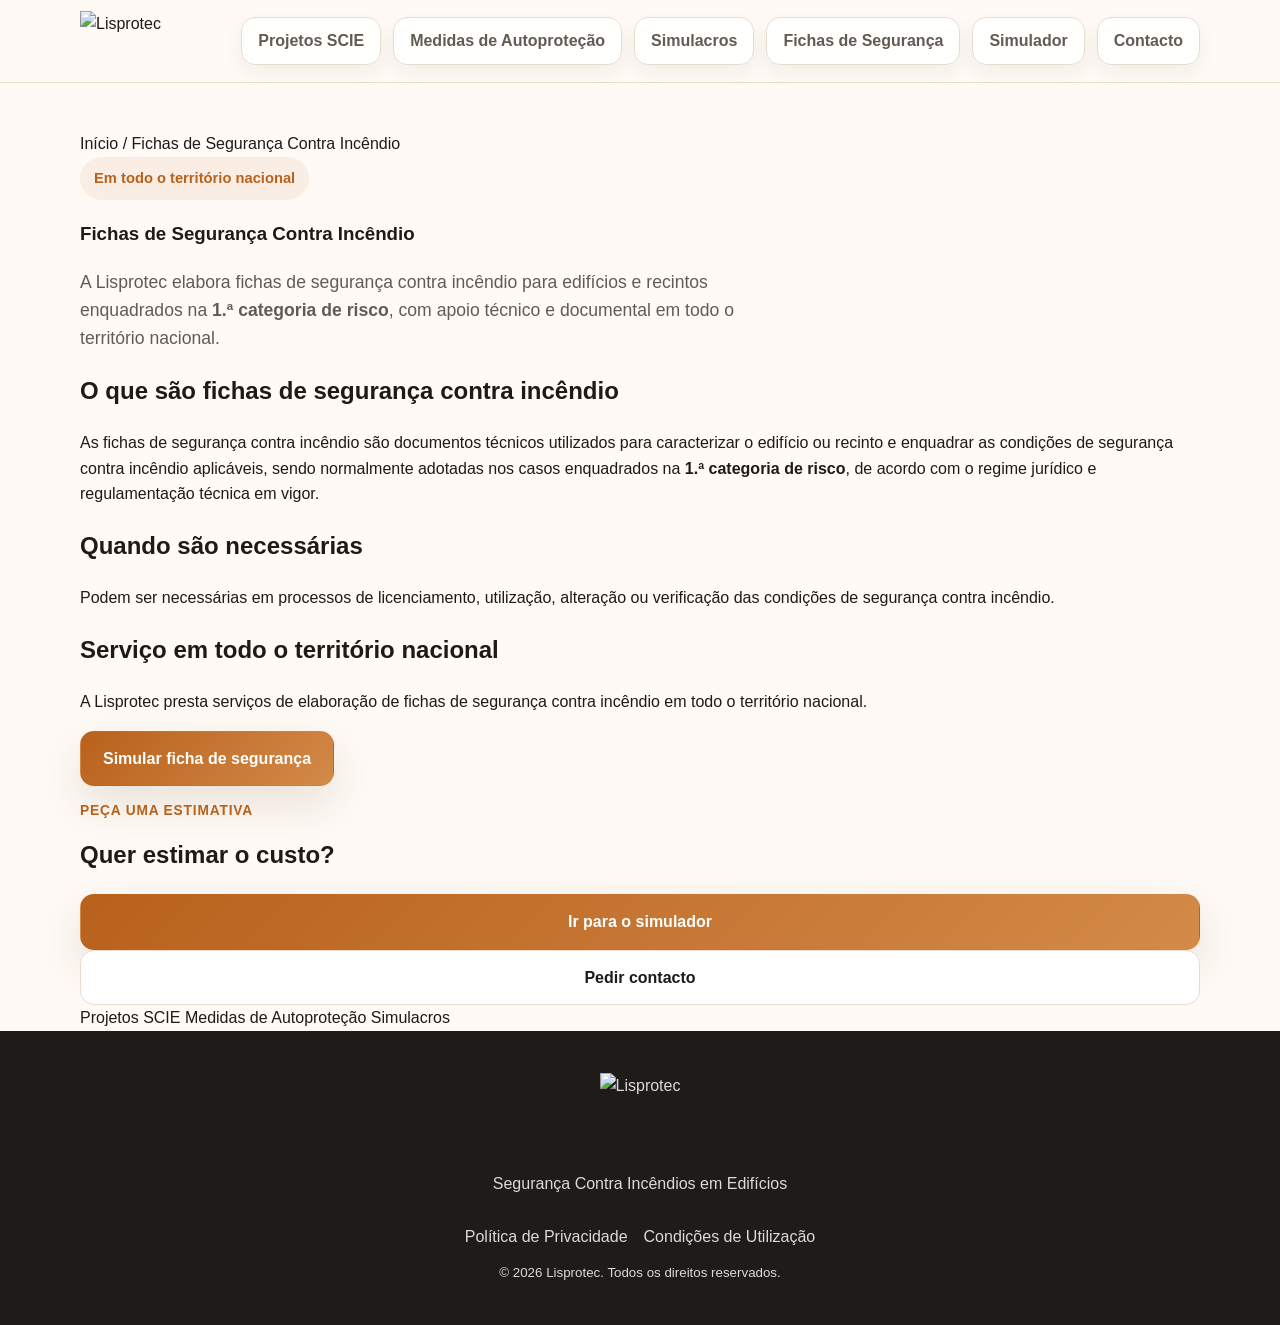
==== fichas-seguranca-incendio.html @ a9b93c3c "Add files via upload" ====
<!doctype html>
<html lang="pt-PT">
<head>
<meta charset="UTF-8">
<meta name="viewport" content="width=device-width, initial-scale=1.0">
<title>Fichas de Segurança Contra Incêndio | Lisprotec</title>
<meta name="description" content="Elaboração de fichas de segurança contra incêndio para edifícios e recintos em todo o território nacional.">
<link rel="icon" href="./logo-lisprotec.png">
<link rel="stylesheet" href="./style.css">
</head>
<body>

<header class="site-header compact-header">
<div class="container nav-wrap">

<a class="brand" href="./index.html" aria-label="Lisprotec">
<img src="./logo-lisprotec.png" alt="Lisprotec" class="site-logo">
</a>

        <nav class="desktop-nav" aria-label="Navegação principal">
          <a href="./projetos-scie.html">Projetos SCIE</a>
          <a href="./medidas-autoprotecao.html">Medidas de Autoproteção</a>
          <a href="./simulacros-incendio.html">Simulacros</a>
          <a href="./fichas-seguranca-incendio.html">Fichas de Segurança</a>
          <a href="./index.html#simulador">Simulador</a>
          <a href="./index.html#contacto">Contacto</a>
        </nav>

</div>
</header>

<main class="page-content">
<section class="page-hero">
<div class="container page-grid">

<article class="page-main">

<div class="breadcrumbs"><a href="./index.html">Início</a> / Fichas de Segurança Contra Incêndio</div>
<div class="eyebrow subtle">Em todo o território nacional</div>

<h1>Fichas de Segurança Contra Incêndio</h1>

<p class="lead">
A Lisprotec elabora fichas de segurança contra incêndio para edifícios e recintos enquadrados na <strong>1.ª categoria de risco</strong>, com apoio técnico e documental em todo o território nacional.
</p>

<section>
<h2>O que são fichas de segurança contra incêndio</h2>
<p>As fichas de segurança contra incêndio são documentos técnicos utilizados para caracterizar o edifício ou recinto e enquadrar as condições de segurança contra incêndio aplicáveis, sendo normalmente adotadas nos casos enquadrados na <strong>1.ª categoria de risco</strong>, de acordo com o regime jurídico e regulamentação técnica em vigor.</p>
</section>

<section>
<h2>Quando são necessárias</h2>
<p>Podem ser necessárias em processos de licenciamento, utilização, alteração ou verificação das condições de segurança contra incêndio.</p>
</section>

<section>
<h2>Serviço em todo o território nacional</h2>
<p>A Lisprotec presta serviços de elaboração de fichas de segurança contra incêndio em todo o território nacional.</p>

<div class="cta-stack">
<a class="btn btn-primary" href="./index.html#simulador">Simular ficha de segurança</a>
</div>

</section>

</article>

<aside class="page-side">
<p class="panel-kicker">Peça uma estimativa</p>
<h2 style="margin-top:0;">Quer estimar o custo?</h2>

<div class="cta-stack">
<a class="btn btn-primary full" href="./index.html#simulador">Ir para o simulador</a>
<a class="btn btn-outline full" href="./index.html#contacto">Pedir contacto</a>
</div>

<div class="related-links">
<a href="./projetos-scie.html">Projetos SCIE</a>
<a href="./medidas-autoprotecao.html">Medidas de Autoproteção</a>
<a href="./simulacros-incendio.html">Simulacros</a>
</div>

</aside>

</div>
</section>
</main>

<footer class="site-footer">
<div class="container footer-wrap">

<div style="margin-bottom:15px;">
<img src="./logo-lisprotec.png" alt="Lisprotec" style="height:55px;width:auto;display:block;margin:auto;">
</div>

<p>Segurança Contra Incêndios em Edifícios</p>

<div class="footer-links">
<a href="./privacy.html">Política de Privacidade</a>
<a href="./terms.html">Condições de Utilização</a>
</div>

<small>© <span id="year"></span> Lisprotec. Todos os direitos reservados.</small>

</div>
</footer>

<script src="./script.js"></script>

</body>
</html>
---- style.css ----
:root {
  --bg: #fffaf5;
  --card: #ffffff;
  --alt: #f4ede4;
  --text: #1d1a17;
  --muted: #635b52;
  --line: #e7dccd;
  --primary: #b8611c;
  --primary-dark: #92480f;
  --shadow: 0 18px 45px rgba(69, 41, 11, 0.12);
  --radius: 22px;
}
* { box-sizing: border-box; }
html { scroll-behavior: smooth; }
body {
  margin: 0;
  font-family: Inter, Arial, sans-serif;
  background: var(--bg);
  color: var(--text);
  line-height: 1.6;
}
a { color: inherit; text-decoration: none; }
img { max-width: 100%; display: block; }
.container { width: min(1120px, calc(100% - 32px)); margin: 0 auto; }
.section { padding: 96px 0; }
.section-alt { background: var(--alt); }
.hidden { display: none !important; }
.site-header {
  position: sticky; top: 0; z-index: 30;
  background: rgba(255, 250, 245, 0.9);
  backdrop-filter: blur(10px);
  border-bottom: 1px solid var(--line);
}
.compact-header { position: relative; }
.nav-wrap {
  display: flex;
  align-items: center;
  justify-content: space-between;
  gap: 20px;
  min-height: 82px;
  flex-wrap: nowrap;
}

.brand {
  display: inline-flex;
  align-items: center;
  flex: 0 0 auto;
}

.site-logo, .brand img {
  display: block;
  height: 60px;
  width: auto;
  max-width: none;
  object-fit: contain;
}

.desktop-nav {
  display: flex;
  align-items: center;
  justify-content: flex-end;
  gap: 12px;
  flex-wrap: wrap;
  flex: 1 1 auto;
}




.desktop-nav { display: flex; gap: 12px; font-weight: 600; color: var(--muted); align-items: center; flex-wrap: wrap; }
.desktop-nav a:hover, .footer-links a:hover, .contact-list a:hover { color: var(--primary); }
.desktop-nav a {
  display: inline-flex;
  align-items: center;
  justify-content: center;
  padding: 10px 16px;
  border: 1px solid var(--line);
  border-radius: 14px;
  background: rgba(255,255,255,0.92);
  box-shadow: 0 8px 20px rgba(69, 41, 11, 0.06);
  transition: 0.2s ease;
}
.desktop-nav a:hover {
  border-color: var(--primary);
  background: white;
  transform: translateY(-1px);
}
.btn {
  display: inline-flex; align-items: center; justify-content: center; gap: 8px;
  border-radius: 14px; padding: 14px 22px; font-weight: 700; border: 1px solid transparent;
  transition: 0.2s ease; cursor: pointer;
}
.btn-small { padding: 10px 16px; font-size: 0.95rem; }
.btn-primary { background: linear-gradient(135deg, var(--primary), #d38a48); color: white; box-shadow: var(--shadow); }
.btn-primary:hover { transform: translateY(-1px); }
.btn-outline { border-color: var(--line); background: white; }
.btn-outline:hover { border-color: var(--primary); color: var(--primary); }
.full { width: 100%; }
.hero-grid, .contact-grid, .simulator-grid { display: grid; gap: 28px; }
.hero-grid { grid-template-columns: 1.1fr 0.9fr; align-items: center; }
.hero h1 { font-size: clamp(2.6rem, 5vw, 4.6rem); line-height: 1.05; margin: 18px 0; }
.lead { font-size: 1.1rem; color: var(--muted); max-width: 680px; }
.eyebrow {
  display: inline-block; padding: 10px 14px; border-radius: 999px; background: #fff; border: 1px solid var(--line);
  font-size: 0.92rem; font-weight: 700;
}
.eyebrow.subtle { background: rgba(184, 97, 28, 0.08); color: var(--primary); border: none; }
.hero-actions { display: flex; gap: 14px; flex-wrap: wrap; margin: 28px 0; }
.contact-cards { display: grid; grid-template-columns: repeat(2, minmax(0, 1fr)); gap: 14px; }
.contact-card, .service-card, .panel, .faq-list details { background: var(--card); border: 1px solid var(--line); border-radius: var(--radius); box-shadow: var(--shadow); }
.contact-card { padding: 18px; }
.contact-card strong { display: block; margin-bottom: 6px; }
.contact-card span { color: var(--muted); word-break: break-word; }
.hero-panel { padding: 30px; }
.hero-panel h2 { margin: 6px 0 18px; font-size: 1.8rem; }
.panel-kicker { color: var(--primary); text-transform: uppercase; font-size: 0.86rem; letter-spacing: .06em; font-weight: 800; }
.check-list { margin: 0; padding-left: 18px; color: var(--muted); }
.check-list li + li { margin-top: 12px; }
.section-head { margin-bottom: 28px; }
.section-head.center { text-align: center; }
.section-head.narrow { max-width: 760px; margin-inline: auto; }
.section-head h2 { font-size: clamp(2rem, 4vw, 3rem); line-height: 1.1; margin: 12px 0; }
.section-head p { color: var(--muted); }
.cards-grid { display: grid; grid-template-columns: repeat(4, 1fr); gap: 18px; }
.service-card { padding: 24px; }
.service-card h3 { margin-top: 0; margin-bottom: 8px; }
.service-card p { color: var(--muted); margin: 0; }
.simulator-wrap { max-width: 1120px; }
.simulator-grid { grid-template-columns: 1fr 1fr; align-items: start; }
.panel { padding: 26px; }
.field-group { display: flex; flex-direction: column; gap: 8px; margin-bottom: 16px; }
.field-group label { font-weight: 700; }
input, select, textarea {
  width: 100%; padding: 14px 16px; border-radius: 14px; border: 1px solid var(--line); background: white; color: var(--text);
  font: inherit;
}
textarea { resize: vertical; }
.two-col { display: grid; grid-template-columns: 1fr 1fr; gap: 16px; }
.checkbox-group { display: grid; gap: 10px; margin-bottom: 16px; }
.checkbox-group label { display: flex; gap: 10px; align-items: center; font-weight: 600; }
.checkbox-group input { width: 18px; height: 18px; }
.small-note { color: var(--muted); font-size: 0.95rem; margin: 8px 0 0; }
.result-empty { color: var(--muted); padding: 18px 0; }
.result-items { list-style: none; padding: 0; margin: 0 0 18px; }
.result-items li { display: flex; justify-content: space-between; gap: 18px; padding: 10px 0; border-bottom: 1px dashed var(--line); }
.result-total { display: flex; justify-content: space-between; align-items: baseline; font-size: 1.1rem; margin-bottom: 12px; }
.result-total strong { font-size: 2rem; color: var(--primary); }
hr { border: 0; border-top: 1px solid var(--line); margin: 24px 0; }
.faq-wrap { max-width: 860px; }
.faq-list { display: grid; gap: 12px; }
.faq-list details { padding: 18px 20px; }
.faq-list summary { cursor: pointer; font-weight: 800; }
.faq-list p { color: var(--muted); margin-bottom: 0; }
.contact-grid { grid-template-columns: 0.9fr 1.1fr; align-items: start; }
.contact-list { display: grid; gap: 12px; font-weight: 700; }
.site-footer { background: #1e1b18; color: rgba(255,255,255,.84); padding: 42px 0; }
.footer-wrap { display: grid; justify-items: center; gap: 12px; text-align: center; }
.site-footer img { height: 44px; width: auto; opacity: 1; }
.footer-logo-frame {
  display: inline-flex;
  align-items: center;
  justify-content: center;
  padding: 12px 18px;
  background: rgba(255,255,255,0.96);
  border: 1px solid rgba(255,255,255,0.22);
  border-radius: 18px;
  box-shadow: 0 10px 30px rgba(0,0,0,.18);
}
.footer-links { display: flex; gap: 16px; flex-wrap: wrap; justify-content: center; }
.page-content { padding-top: 48px; }
.prose-block { max-width: 800px; }
.prose-block h1 { font-size: clamp(2rem, 4vw, 3.2rem); }
.prose-block h2 { margin-top: 28px; }
.prose-block p, .prose-block li { color: var(--muted); }
@media (max-width: 960px) {
  .hero-grid, .cards-grid, .simulator-grid, .contact-grid { grid-template-columns: 1fr; }
  .cards-grid { grid-template-columns: repeat(2, 1fr); }
}
@media (max-width: 720px) {
  .section { padding: 76px 0; }
  .desktop-nav { display: flex; gap: 12px; font-weight: 600; color: var(--muted); align-items: center; flex-wrap: wrap; }
  .two-col, .contact-cards, .cards-grid { grid-template-columns: 1fr; }
  
  

}


.form-status {
  min-height: 1.4rem;
  margin-top: 0.75rem;
  font-size: 0.95rem;
  color: #16324f;
}

.form-status.error {
  color: #b42318;
}

.form-status.success {
  color: #067647;
}


.result-discount {
  margin-top: 0.75rem;
  font-size: 0.95rem;
  color: #0f766e;
  font-weight: 600;
  text-align: right;
}

@media (max-width: 900px) {
  .nav-wrap {
    flex-wrap: wrap;
    justify-content: center;
  }

  .desktop-nav {
    justify-content: center;
  }
}
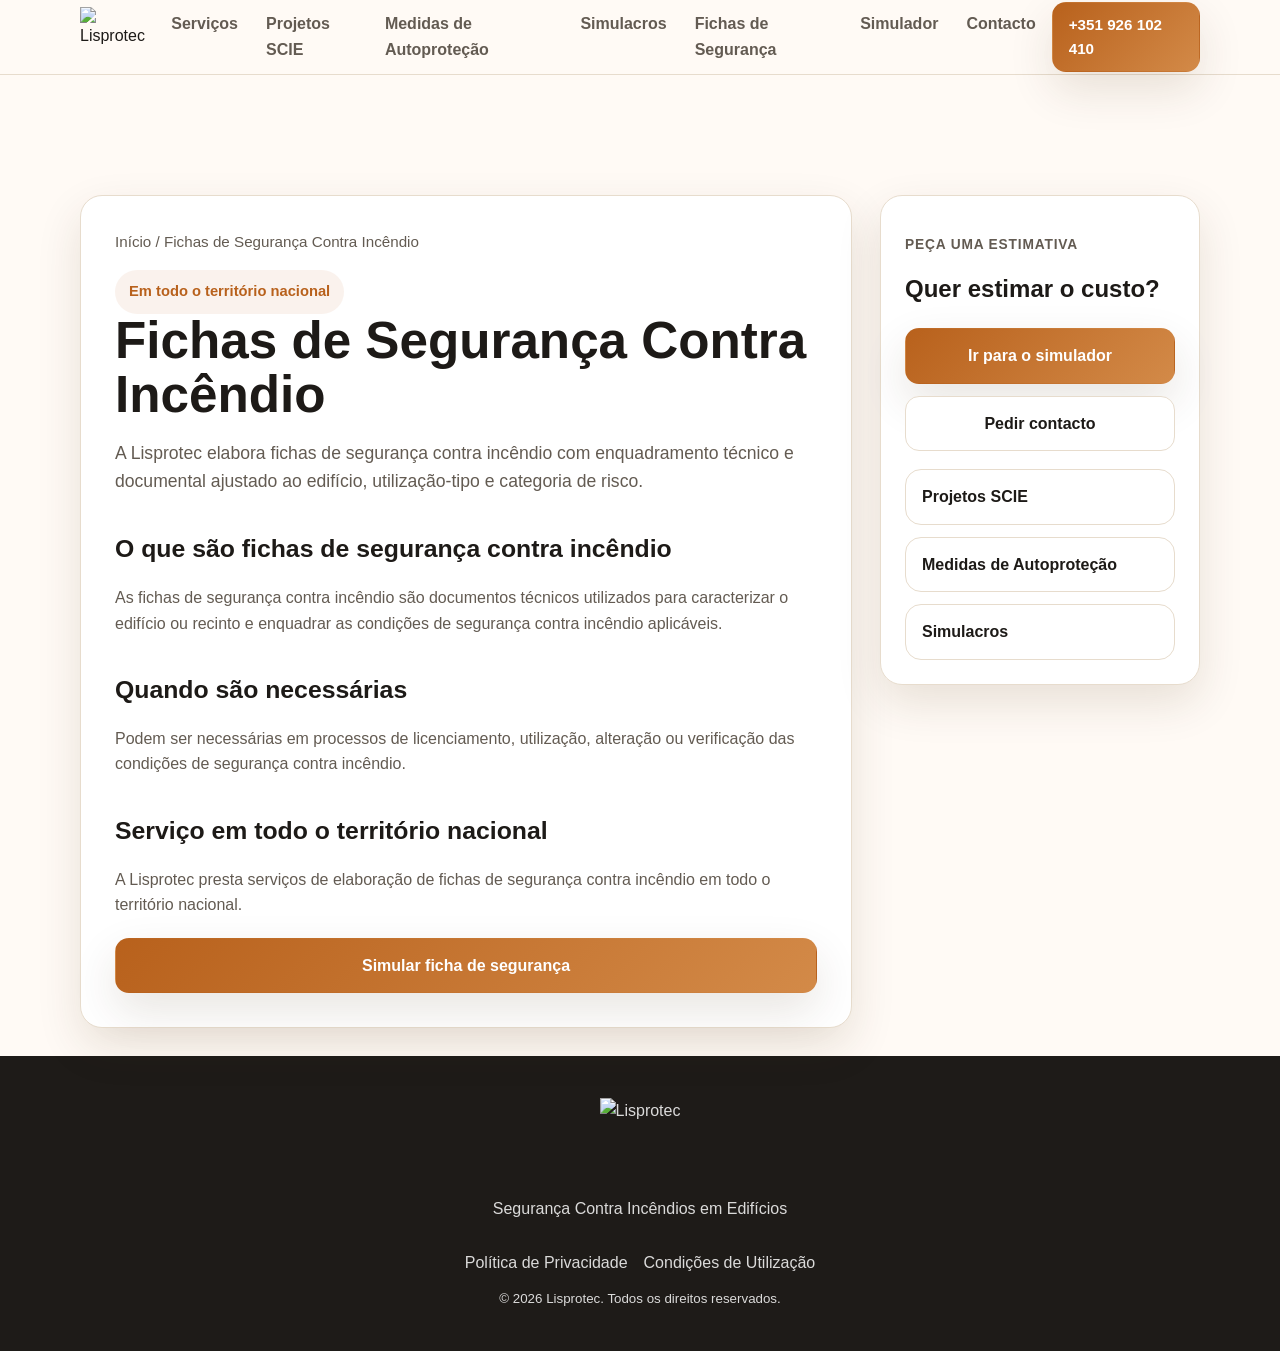
==== commit 96aef9cd: "Add files via upload" ====
--- a/fichas-seguranca-incendio.html
+++ b/fichas-seguranca-incendio.html
@@ -13,18 +13,21 @@
 <header class="site-header compact-header">
 <div class="container nav-wrap">
 
-<a class="brand" href="./index.html" aria-label="Lisprotec">
-<img src="./logo-lisprotec.png" alt="Lisprotec" class="site-logo">
+<a class="brand" href="./index.html" aria-label="Lisprotec" style="display:flex;align-items:center;">
+<img src="./logo-lisprotec.png" alt="Lisprotec" style="height:60px;width:auto;display:block;">
 </a>
 
-        <nav class="desktop-nav" aria-label="Navegação principal">
-          <a href="./projetos-scie.html">Projetos SCIE</a>
-          <a href="./medidas-autoprotecao.html">Medidas de Autoproteção</a>
-          <a href="./simulacros-incendio.html">Simulacros</a>
-          <a href="./fichas-seguranca-incendio.html">Fichas de Segurança</a>
-          <a href="./index.html#simulador">Simulador</a>
-          <a href="./index.html#contacto">Contacto</a>
-        </nav>
+<nav class="desktop-nav" aria-label="Navegação principal">
+<a href="./index.html#servicos">Serviços</a>
+<a href="./projetos-scie.html">Projetos SCIE</a>
+<a href="./medidas-autoprotecao.html">Medidas de Autoproteção</a>
+<a href="./simulacros-incendio.html">Simulacros</a>
+<a href="./fichas-seguranca-incendio.html">Fichas de Segurança</a>
+<a href="./index.html#simulador">Simulador</a>
+<a href="./index.html#contacto">Contacto</a>
+</nav>
+
+<a class="btn btn-primary btn-small" href="tel:+351926102410">+351 926 102 410</a>
 
 </div>
 </header>
@@ -41,12 +44,12 @@
 <h1>Fichas de Segurança Contra Incêndio</h1>
 
 <p class="lead">
-A Lisprotec elabora fichas de segurança contra incêndio para edifícios e recintos enquadrados na <strong>1.ª categoria de risco</strong>, com apoio técnico e documental em todo o território nacional.
+A Lisprotec elabora fichas de segurança contra incêndio com enquadramento técnico e documental ajustado ao edifício, utilização‑tipo e categoria de risco.
 </p>
 
 <section>
 <h2>O que são fichas de segurança contra incêndio</h2>
-<p>As fichas de segurança contra incêndio são documentos técnicos utilizados para caracterizar o edifício ou recinto e enquadrar as condições de segurança contra incêndio aplicáveis, sendo normalmente adotadas nos casos enquadrados na <strong>1.ª categoria de risco</strong>, de acordo com o regime jurídico e regulamentação técnica em vigor.</p>
+<p>As fichas de segurança contra incêndio são documentos técnicos utilizados para caracterizar o edifício ou recinto e enquadrar as condições de segurança contra incêndio aplicáveis.</p>
 </section>
 
 <section>
--- a/style.css
+++ b/style.css
@@ -32,59 +32,10 @@
   border-bottom: 1px solid var(--line);
 }
 .compact-header { position: relative; }
-.nav-wrap {
-  display: flex;
-  align-items: center;
-  justify-content: space-between;
-  gap: 20px;
-  min-height: 82px;
-  flex-wrap: nowrap;
-}
-
-.brand {
-  display: inline-flex;
-  align-items: center;
-  flex: 0 0 auto;
-}
-
-.site-logo, .brand img {
-  display: block;
-  height: 60px;
-  width: auto;
-  max-width: none;
-  object-fit: contain;
-}
-
-.desktop-nav {
-  display: flex;
-  align-items: center;
-  justify-content: flex-end;
-  gap: 12px;
-  flex-wrap: wrap;
-  flex: 1 1 auto;
-}
-
-
-
-
-.desktop-nav { display: flex; gap: 12px; font-weight: 600; color: var(--muted); align-items: center; flex-wrap: wrap; }
+.nav-wrap { display: flex; align-items: center; justify-content: space-between; gap: 16px; min-height: 74px; }
+.brand img { height: 46px; width: auto; }
+.desktop-nav { display: flex; gap: 28px; font-weight: 600; color: var(--muted); }
 .desktop-nav a:hover, .footer-links a:hover, .contact-list a:hover { color: var(--primary); }
-.desktop-nav a {
-  display: inline-flex;
-  align-items: center;
-  justify-content: center;
-  padding: 10px 16px;
-  border: 1px solid var(--line);
-  border-radius: 14px;
-  background: rgba(255,255,255,0.92);
-  box-shadow: 0 8px 20px rgba(69, 41, 11, 0.06);
-  transition: 0.2s ease;
-}
-.desktop-nav a:hover {
-  border-color: var(--primary);
-  background: white;
-  transform: translateY(-1px);
-}
 .btn {
   display: inline-flex; align-items: center; justify-content: center; gap: 8px;
   border-radius: 14px; padding: 14px 22px; font-weight: 700; border: 1px solid transparent;
@@ -178,13 +129,24 @@
 }
 @media (max-width: 720px) {
   .section { padding: 76px 0; }
-  .desktop-nav { display: flex; gap: 12px; font-weight: 600; color: var(--muted); align-items: center; flex-wrap: wrap; }
+  .nav-wrap {
+    gap: 12px;
+    padding: 12px 0 14px;
+  }
+  .site-logo, .brand img {
+    height: 52px;
+    max-width: min(100%, 320px);
+  }
+  .desktop-nav {
+    gap: 8px;
+    justify-content: center;
+  }
+  .desktop-nav a {
+    padding: 9px 12px;
+    font-size: 0.95rem;
+  }
   .two-col, .contact-cards, .cards-grid { grid-template-columns: 1fr; }
-  
-  
-
 }
-
 
 .form-status {
   min-height: 1.4rem;
@@ -210,13 +172,28 @@
   text-align: right;
 }
 
-@media (max-width: 900px) {
-  .nav-wrap {
-    flex-wrap: wrap;
-    justify-content: center;
-  }
 
-  .desktop-nav {
-    justify-content: center;
-  }
-}
+.service-link { display: block; transition: transform .2s ease, border-color .2s ease, box-shadow .2s ease; }
+.service-link:hover { transform: translateY(-3px); border-color: rgba(184,97,28,.35); }
+.service-link span { display: inline-block; margin-top: 14px; color: var(--primary); font-weight: 800; }
+.breadcrumbs { color: var(--muted); font-size: .95rem; margin-bottom: 16px; }
+.breadcrumbs a:hover { color: var(--primary); }
+.page-hero { padding: 72px 0 28px; }
+.page-grid { display: grid; grid-template-columns: minmax(0, 1fr) 320px; gap: 28px; align-items: start; }
+.page-main, .page-side { background: var(--card); border: 1px solid var(--line); border-radius: var(--radius); box-shadow: var(--shadow); }
+.page-main { padding: 34px; }
+.page-side { padding: 24px; position: sticky; top: 96px; }
+.page-main h1 { font-size: clamp(2.2rem, 4vw, 3.5rem); line-height: 1.05; margin: 0 0 16px; }
+.page-main h2 { font-size: 1.55rem; margin-top: 34px; margin-bottom: 12px; }
+.page-main h3 { margin-top: 24px; margin-bottom: 10px; }
+.page-main p, .page-main li, .page-side p, .page-side li { color: var(--muted); }
+.page-main ul, .page-side ul { padding-left: 20px; }
+.cta-stack { display: grid; gap: 12px; margin-top: 20px; }
+.info-strip { display: grid; grid-template-columns: repeat(3, 1fr); gap: 14px; margin: 24px 0 4px; }
+.info-chip { background: #fff; border: 1px solid var(--line); border-radius: 18px; padding: 14px 16px; }
+.info-chip strong { display: block; margin-bottom: 4px; }
+.legal-note { background: rgba(184,97,28,.08); border: 1px solid rgba(184,97,28,.18); border-radius: 18px; padding: 18px 20px; }
+.related-links { display: grid; gap: 12px; margin-top: 18px; }
+.related-links a { padding: 14px 16px; border: 1px solid var(--line); border-radius: 16px; background: white; font-weight: 700; }
+.related-links a:hover { color: var(--primary); border-color: rgba(184,97,28,.3); }
+@media (max-width: 960px) { .page-grid, .info-strip { grid-template-columns: 1fr; } .page-side { position: static; } }
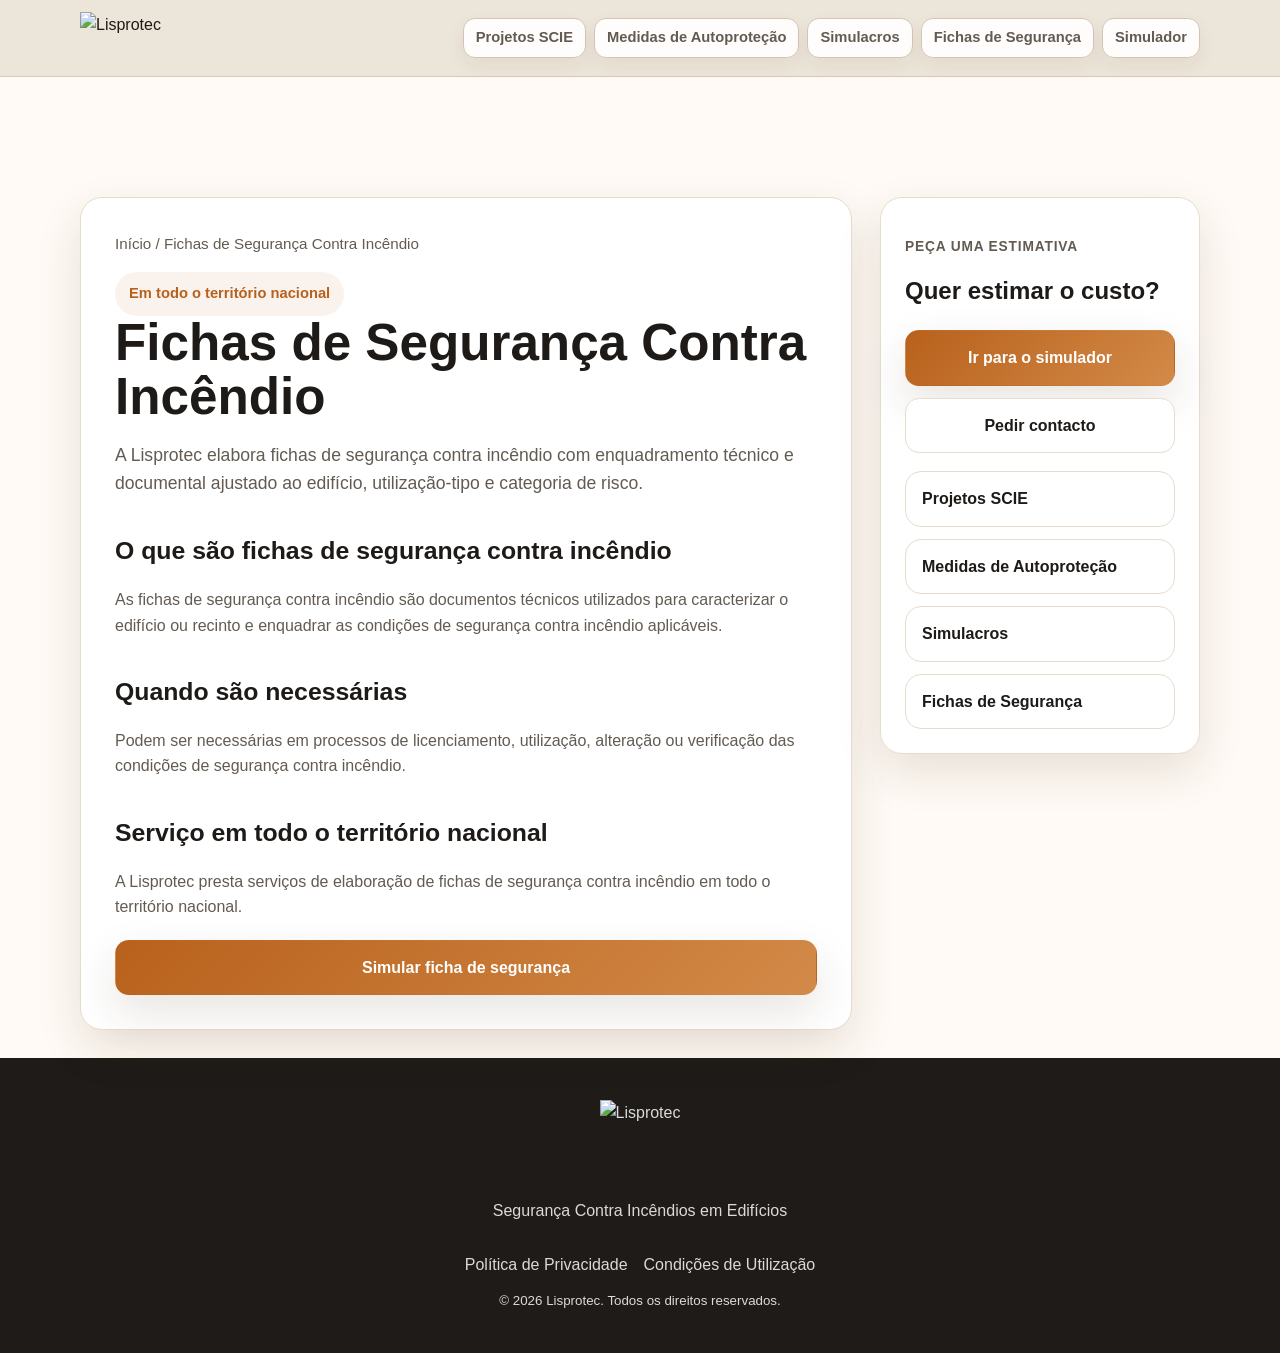
==== commit 2a803ceb: "Add files via upload" ====
--- a/fichas-seguranca-incendio.html
+++ b/fichas-seguranca-incendio.html
@@ -14,22 +14,17 @@
 <div class="container nav-wrap">
 
 <a class="brand" href="./index.html" aria-label="Lisprotec" style="display:flex;align-items:center;">
-<img src="./logo-lisprotec.png" alt="Lisprotec" style="height:60px;width:auto;display:block;">
-</a>
+          <img src="./logo-lisprotec.png" alt="Lisprotec"  class="site-logo" />
+        </a>
 
 <nav class="desktop-nav" aria-label="Navegação principal">
-<a href="./index.html#servicos">Serviços</a>
-<a href="./projetos-scie.html">Projetos SCIE</a>
-<a href="./medidas-autoprotecao.html">Medidas de Autoproteção</a>
-<a href="./simulacros-incendio.html">Simulacros</a>
-<a href="./fichas-seguranca-incendio.html">Fichas de Segurança</a>
-<a href="./index.html#simulador">Simulador</a>
-<a href="./index.html#contacto">Contacto</a>
-</nav>
-
-<a class="btn btn-primary btn-small" href="tel:+351926102410">+351 926 102 410</a>
-
-</div>
+          <a href="./projetos-scie.html">Projetos SCIE</a>
+          <a href="./medidas-autoprotecao.html">Medidas de Autoproteção</a>
+          <a href="./simulacros-incendio.html">Simulacros</a>
+          <a href="./fichas-seguranca-incendio.html">Fichas de Segurança</a>
+          <a href="./index.html#simulador">Simulador</a>
+        </nav>
+      </div>
 </header>
 
 <main class="page-content">
@@ -82,7 +77,8 @@
 <a href="./projetos-scie.html">Projetos SCIE</a>
 <a href="./medidas-autoprotecao.html">Medidas de Autoproteção</a>
 <a href="./simulacros-incendio.html">Simulacros</a>
-</div>
+              <a href="./fichas-seguranca-incendio.html">Fichas de Segurança</a>
+            </div>
 
 </aside>
 
--- a/style.css
+++ b/style.css
@@ -129,24 +129,12 @@
 }
 @media (max-width: 720px) {
   .section { padding: 76px 0; }
-  .nav-wrap {
-    gap: 12px;
-    padding: 12px 0 14px;
-  }
-  .site-logo, .brand img {
-    height: 52px;
-    max-width: min(100%, 320px);
-  }
-  .desktop-nav {
-    gap: 8px;
-    justify-content: center;
-  }
-  .desktop-nav a {
-    padding: 9px 12px;
-    font-size: 0.95rem;
-  }
+  .desktop-nav { display: none; }
   .two-col, .contact-cards, .cards-grid { grid-template-columns: 1fr; }
-}
+  .nav-wrap { min-height: 68px; }
+  .brand img { height: 40px; }
+}
+
 
 .form-status {
   min-height: 1.4rem;
@@ -197,3 +185,147 @@
 .related-links a { padding: 14px 16px; border: 1px solid var(--line); border-radius: 16px; background: white; font-weight: 700; }
 .related-links a:hover { color: var(--primary); border-color: rgba(184,97,28,.3); }
 @media (max-width: 960px) { .page-grid, .info-strip { grid-template-columns: 1fr; } .page-side { position: static; } }
+
+
+/* Header improvements */
+.nav-wrap {
+  flex-wrap: wrap;
+}
+.brand {
+  display: inline-flex;
+  align-items: center;
+  flex: 0 0 auto;
+}
+.brand img {
+  height: 60px;
+  width: auto !important;
+  max-width: 100%;
+  object-fit: contain;
+}
+.desktop-nav {
+  display: flex;
+  flex-wrap: wrap;
+  gap: 10px;
+  justify-content: center;
+}
+.desktop-nav a {
+  display: inline-flex;
+  align-items: center;
+  justify-content: center;
+  padding: 10px 14px;
+  background: #fff;
+  border: 1px solid var(--line);
+  border-radius: 14px;
+  box-shadow: 0 8px 20px rgba(69, 41, 11, 0.06);
+  line-height: 1.2;
+}
+.desktop-nav a:hover {
+  color: var(--primary);
+  border-color: rgba(184,97,28,.35);
+  background: rgba(184,97,28,.05);
+}
+@media (max-width: 1120px) {
+  .nav-wrap {
+    justify-content: center;
+  }
+}
+
+
+/* Header alignment update */
+.site-header {
+  position: sticky;
+  top: 0;
+  z-index: 30;
+  background: rgba(236, 228, 216, 0.96);
+  backdrop-filter: blur(10px);
+  border-bottom: 1px solid #d8cab8;
+}
+.compact-header { position: sticky; top: 0; }
+.nav-wrap {
+  display: flex;
+  align-items: center;
+  justify-content: space-between;
+  gap: 14px;
+  min-height: 76px;
+  flex-wrap: nowrap;
+}
+.brand {
+  display: flex;
+  align-items: center;
+  flex: 0 0 auto;
+}
+.site-logo,
+.brand img {
+  height: 52px;
+  width: auto;
+  max-width: none;
+  object-fit: contain;
+  display: block;
+}
+.desktop-nav {
+  display: flex;
+  align-items: center;
+  justify-content: flex-end;
+  gap: 8px;
+  flex-wrap: nowrap;
+  margin-left: auto;
+}
+.desktop-nav a {
+  display: inline-flex;
+  align-items: center;
+  justify-content: center;
+  min-height: 40px;
+  padding: 8px 12px;
+  border: 1px solid #d4c4b2;
+  border-radius: 12px;
+  background: rgba(255,255,255,0.92);
+  color: var(--muted);
+  font-weight: 700;
+  font-size: 0.92rem;
+  line-height: 1.2;
+  text-align: center;
+  white-space: nowrap;
+}
+.desktop-nav a:hover {
+  color: var(--primary);
+  border-color: rgba(184,97,28,.35);
+  background: #fff;
+}
+@media (max-width: 960px) {
+  .nav-wrap {
+    min-height: 70px;
+    gap: 10px;
+  }
+  .site-logo,
+  .brand img {
+    height: 46px;
+  }
+  .desktop-nav {
+    gap: 6px;
+  }
+  .desktop-nav a {
+    padding: 7px 10px;
+    min-height: 36px;
+    font-size: 0.84rem;
+  }
+}
+@media (max-width: 720px) {
+  .nav-wrap {
+    flex-wrap: wrap;
+    justify-content: center;
+    padding: 10px 0 12px;
+  }
+  .brand {
+    width: 100%;
+    justify-content: center;
+  }
+  .desktop-nav {
+    width: 100%;
+    justify-content: center;
+    flex-wrap: wrap;
+    margin-left: 0;
+  }
+  .desktop-nav a {
+    white-space: normal;
+  }
+}
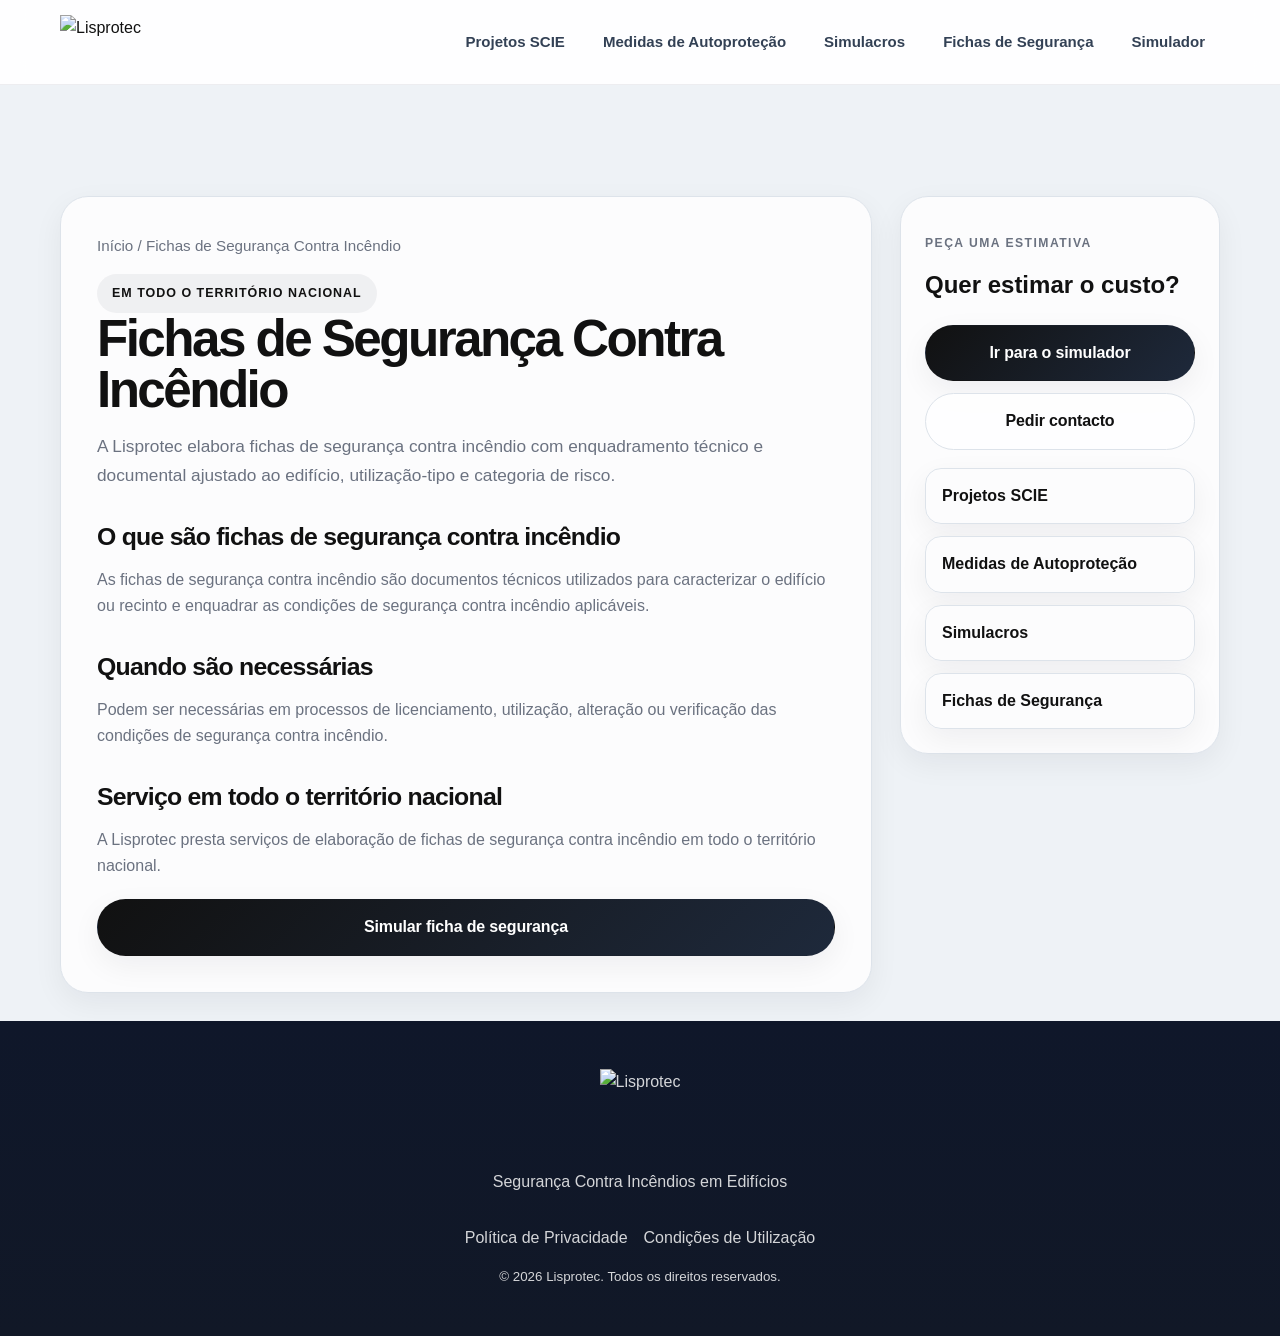
==== commit 5195e8be: "Update fichas-seguranca-incendio.html" ====
--- a/fichas-seguranca-incendio.html
+++ b/fichas-seguranca-incendio.html
@@ -3,13 +3,23 @@
 <head>
 <meta charset="UTF-8">
 <meta name="viewport" content="width=device-width, initial-scale=1.0">
+  <!-- Google Tag Manager -->
+<script>(function(w,d,s,l,i){w[l]=w[l]||[];w[l].push({'gtm.start':
+new Date().getTime(),event:'gtm.js'});var f=d.getElementsByTagName(s)[0],
+j=d.createElement(s),dl=l!='dataLayer'?'&l='+l:'';j.async=true;j.src=
+'https://www.googletagmanager.com/gtm.js?id='+i+dl;f.parentNode.insertBefore(j,f);
+})(window,document,'script','dataLayer','GTM-P43ZWRFB');</script>
+<!-- End Google Tag Manager -->        
 <title>Fichas de Segurança Contra Incêndio | Lisprotec</title>
 <meta name="description" content="Elaboração de fichas de segurança contra incêndio para edifícios e recintos em todo o território nacional.">
 <link rel="icon" href="./logo-lisprotec.png">
 <link rel="stylesheet" href="./style.css">
 </head>
 <body>
-
+<!-- Google Tag Manager (noscript) -->
+<noscript><iframe src="https://www.googletagmanager.com/ns.html?id=GTM-P43ZWRFB"
+height="0" width="0" style="display:none;visibility:hidden"></iframe></noscript>
+<!-- End Google Tag Manager (noscript) -->
 <header class="site-header compact-header">
 <div class="container nav-wrap">
 
--- a/style.css
+++ b/style.css
@@ -1,331 +1,1442 @@
 :root {
-  --bg: #fffaf5;
-  --card: #ffffff;
-  --alt: #f4ede4;
-  --text: #1d1a17;
-  --muted: #635b52;
-  --line: #e7dccd;
-  --primary: #b8611c;
-  --primary-dark: #92480f;
-  --shadow: 0 18px 45px rgba(69, 41, 11, 0.12);
-  --radius: 22px;
-}
-* { box-sizing: border-box; }
-html { scroll-behavior: smooth; }
+  --bg: #eef2f6;
+  --bg-soft: #e8edf3;
+  --card: #fcfcfd;
+  --card-strong: #ffffff;
+  --alt: #e3e9f0;
+  --text: #111111;
+  --muted: #6b7280;
+  --muted-strong: #334155;
+  --line: #dde3ea;
+  --line-strong: rgba(15, 23, 42, 0.16);
+  --primary: #111111;
+  --primary-dark: #000000;
+  --primary-soft: rgba(15, 23, 42, 0.05);
+  --success: #15803d;
+  --success-soft: #f0fdf4;
+  --warning: #b45309;
+  --warning-soft: #fff7ed;
+  --danger: #b91c1c;
+  --danger-soft: #fef2f2;
+  --info: #1d4ed8;
+  --info-soft: #eff6ff;
+  --shadow-xs: 0 1px 2px rgba(15, 23, 42, 0.04);
+  --shadow-sm: 0 10px 30px rgba(15, 23, 42, 0.06);
+  --shadow-md: 0 24px 60px rgba(15, 23, 42, 0.08);
+  --shadow-lg: 0 34px 90px rgba(15, 23, 42, 0.12);
+  --radius-sm: 14px;
+  --radius: 20px;
+  --radius-lg: 28px;
+  --container: 1160px;
+}
+
+* {
+  box-sizing: border-box;
+}
+
+html {
+  scroll-behavior: smooth;
+}
+
 body {
   margin: 0;
   font-family: Inter, Arial, sans-serif;
   background: var(--bg);
   color: var(--text);
-  line-height: 1.6;
-}
-a { color: inherit; text-decoration: none; }
-img { max-width: 100%; display: block; }
-.container { width: min(1120px, calc(100% - 32px)); margin: 0 auto; }
-.section { padding: 96px 0; }
-.section-alt { background: var(--alt); }
-.hidden { display: none !important; }
+  line-height: 1.65;
+  -webkit-font-smoothing: antialiased;
+  text-rendering: optimizeLegibility;
+  padding-top: 76px;
+}
+
+a {
+  color: inherit;
+  text-decoration: none;
+}
+
+img {
+  max-width: 100%;
+  display: block;
+}
+
+input,
+button,
+select,
+textarea {
+  font: inherit;
+}
+
+.container {
+  width: min(var(--container), calc(100% - 32px));
+  margin: 0 auto;
+}
+
+.section {
+  padding: 108px 0;
+}
+
+.section-alt {
+  background: var(--alt);
+}
+
+.hidden {
+  display: none !important;
+}
+
+/* HEADER */
 .site-header {
-  position: sticky; top: 0; z-index: 30;
-  background: rgba(255, 250, 245, 0.9);
+  position: sticky;
+  top: 0;
+  z-index: 30;
+  background: rgba(255, 255, 255, 0.78);
+  backdrop-filter: blur(18px);
+  -webkit-backdrop-filter: blur(18px);
+  border-bottom: 1px solid rgba(15, 23, 42, 0.07);
+}
+
+.site-header,
+.compact-header {
+  position: fixed;
+  top: 0;
+  left: 0;
+  width: 100%;
+  z-index: 1000;
+  background: rgba(255, 255, 255, 0.92);
+  backdrop-filter: blur(12px);
+  -webkit-backdrop-filter: blur(12px);
+  transition: transform 0.28s ease, background 0.28s ease, box-shadow 0.28s ease;
+}
+
+.site-header.header-hidden,
+.compact-header.header-hidden {
+  transform: translateY(-100%);
+}
+
+.nav-wrap {
+  display: flex;
+  align-items: center;
+  justify-content: space-between;
+  gap: 18px;
+  min-height: 84px;
+  flex-wrap: nowrap;
+}
+
+.brand {
+  display: inline-flex;
+  align-items: center;
+  justify-content: center;
+  flex: 0 0 auto;
+}
+
+.site-logo,
+.brand img {
+  height: 54px;
+  width: auto;
+  max-width: none;
+  object-fit: contain;
+  display: block;
+  padding: 0;
+  background: transparent;
+  border: 0;
+  border-radius: 0;
+  box-shadow: none;
+}
+
+.desktop-nav {
+  display: flex;
+  align-items: center;
+  justify-content: flex-end;
+  gap: 8px;
+  flex-wrap: nowrap;
+}
+
+.desktop-nav a {
+  display: inline-flex;
+  align-items: center;
+  justify-content: center;
+  min-height: 42px;
+  padding: 10px 14px;
+  border: 1px solid transparent;
+  border-radius: 999px;
+  background: transparent;
+  color: var(--muted-strong);
+  font-weight: 600;
+  font-size: 0.94rem;
+  line-height: 1.2;
+  text-align: center;
+  white-space: nowrap;
+  transition: color 0.2s ease, background-color 0.2s ease, border-color 0.2s ease, transform 0.2s ease;
+}
+
+.desktop-nav a:hover,
+.footer-links a:hover,
+.contact-list a:hover,
+.breadcrumbs a:hover,
+.related-links a:hover,
+.service-link:hover span {
+  color: var(--primary);
+}
+
+.desktop-nav a:hover {
+  background: rgba(15, 23, 42, 0.04);
+  border-color: rgba(15, 23, 42, 0.06);
+}
+
+/* BOTÕES GERAIS */
+.btn {
+  display: inline-flex;
+  align-items: center;
+  justify-content: center;
+  gap: 8px;
+  border-radius: 999px;
+  padding: 14px 24px;
+  font-weight: 600;
+  letter-spacing: -0.01em;
+  border: 1px solid transparent;
+  transition: transform 0.2s ease, background-color 0.2s ease, border-color 0.2s ease, color 0.2s ease, box-shadow 0.2s ease;
+  cursor: pointer;
+}
+
+.btn:hover {
+  transform: translateY(-1px);
+}
+
+.btn-small {
+  padding: 10px 16px;
+  font-size: 0.94rem;
+}
+
+.btn-primary {
+  background: linear-gradient(135deg, var(--text), #1e293b);
+  color: #ffffff;
+  box-shadow: var(--shadow-sm);
+}
+
+.btn-primary:hover {
+  box-shadow: var(--shadow-md);
+}
+
+.btn-outline {
+  border-color: var(--line);
+  background: rgba(255, 255, 255, 0.86);
+  color: var(--text);
+}
+
+.btn-outline:hover {
+  border-color: var(--line-strong);
+  background: #ffffff;
+}
+
+.full {
+  width: 100%;
+}
+
+/* LAYOUT GERAL */
+.hero-grid,
+.contact-grid,
+.simulator-grid {
+  display: grid;
+  gap: 32px;
+}
+
+.hero-grid {
+  grid-template-columns: minmax(0, 1.15fr) minmax(340px, 0.85fr);
+  align-items: center;
+}
+
+.hero {
+  position: relative;
+  overflow: hidden;
+}
+
+.hero::before {
+  content: "";
+  position: absolute;
+  inset: 0;
+  background:
+    radial-gradient(circle at 18% 18%, rgba(15, 23, 42, 0.03), transparent 26%),
+    radial-gradient(circle at 88% 24%, rgba(15, 23, 42, 0.02), transparent 24%);
+  pointer-events: none;
+}
+
+.hero .container {
+  position: relative;
+  z-index: 1;
+}
+
+.hero h1 {
+  font-size: clamp(3rem, 6vw, 5.4rem);
+  line-height: 0.98;
+  letter-spacing: -0.05em;
+  margin: 20px 0;
+  max-width: 13ch;
+}
+
+.lead {
+  font-size: 1.08rem;
+  color: var(--muted);
+  max-width: 700px;
+}
+
+.eyebrow {
+  display: inline-flex;
+  align-items: center;
+  min-height: 38px;
+  padding: 8px 14px;
+  border-radius: 999px;
+  background: rgba(255, 255, 255, 0.82);
+  border: 1px solid rgba(15, 23, 42, 0.08);
+  color: var(--muted-strong);
+  font-size: 0.78rem;
+  font-weight: 700;
+  letter-spacing: 0.08em;
+  text-transform: uppercase;
+}
+
+.eyebrow.subtle {
+  background: var(--primary-soft);
+  color: var(--primary);
+  border-color: transparent;
+}
+
+.hero-actions {
+  display: flex;
+  gap: 14px;
+  flex-wrap: wrap;
+  margin: 32px 0;
+}
+
+.contact-cards {
+  display: grid;
+  grid-template-columns: repeat(2, minmax(0, 1fr));
+  gap: 14px;
+}
+
+.contact-card,
+.service-card,
+.panel,
+.faq-list details,
+.page-main,
+.page-side,
+.info-chip,
+.related-links a,
+.criteria-list li,
+.measures-list li,
+.memory-list li,
+.risk-badge,
+.fl-chip {
+  background: var(--card);
+  border: 1px solid var(--line);
+  border-radius: var(--radius);
+  box-shadow: var(--shadow-sm);
   backdrop-filter: blur(10px);
-  border-bottom: 1px solid var(--line);
-}
-.compact-header { position: relative; }
-.nav-wrap { display: flex; align-items: center; justify-content: space-between; gap: 16px; min-height: 74px; }
-.brand img { height: 46px; width: auto; }
-.desktop-nav { display: flex; gap: 28px; font-weight: 600; color: var(--muted); }
-.desktop-nav a:hover, .footer-links a:hover, .contact-list a:hover { color: var(--primary); }
-.btn {
-  display: inline-flex; align-items: center; justify-content: center; gap: 8px;
-  border-radius: 14px; padding: 14px 22px; font-weight: 700; border: 1px solid transparent;
-  transition: 0.2s ease; cursor: pointer;
-}
-.btn-small { padding: 10px 16px; font-size: 0.95rem; }
-.btn-primary { background: linear-gradient(135deg, var(--primary), #d38a48); color: white; box-shadow: var(--shadow); }
-.btn-primary:hover { transform: translateY(-1px); }
-.btn-outline { border-color: var(--line); background: white; }
-.btn-outline:hover { border-color: var(--primary); color: var(--primary); }
-.full { width: 100%; }
-.hero-grid, .contact-grid, .simulator-grid { display: grid; gap: 28px; }
-.hero-grid { grid-template-columns: 1.1fr 0.9fr; align-items: center; }
-.hero h1 { font-size: clamp(2.6rem, 5vw, 4.6rem); line-height: 1.05; margin: 18px 0; }
-.lead { font-size: 1.1rem; color: var(--muted); max-width: 680px; }
-.eyebrow {
-  display: inline-block; padding: 10px 14px; border-radius: 999px; background: #fff; border: 1px solid var(--line);
-  font-size: 0.92rem; font-weight: 700;
-}
-.eyebrow.subtle { background: rgba(184, 97, 28, 0.08); color: var(--primary); border: none; }
-.hero-actions { display: flex; gap: 14px; flex-wrap: wrap; margin: 28px 0; }
-.contact-cards { display: grid; grid-template-columns: repeat(2, minmax(0, 1fr)); gap: 14px; }
-.contact-card, .service-card, .panel, .faq-list details { background: var(--card); border: 1px solid var(--line); border-radius: var(--radius); box-shadow: var(--shadow); }
-.contact-card { padding: 18px; }
-.contact-card strong { display: block; margin-bottom: 6px; }
-.contact-card span { color: var(--muted); word-break: break-word; }
-.hero-panel { padding: 30px; }
-.hero-panel h2 { margin: 6px 0 18px; font-size: 1.8rem; }
-.panel-kicker { color: var(--primary); text-transform: uppercase; font-size: 0.86rem; letter-spacing: .06em; font-weight: 800; }
-.check-list { margin: 0; padding-left: 18px; color: var(--muted); }
-.check-list li + li { margin-top: 12px; }
-.section-head { margin-bottom: 28px; }
-.section-head.center { text-align: center; }
-.section-head.narrow { max-width: 760px; margin-inline: auto; }
-.section-head h2 { font-size: clamp(2rem, 4vw, 3rem); line-height: 1.1; margin: 12px 0; }
-.section-head p { color: var(--muted); }
-.cards-grid { display: grid; grid-template-columns: repeat(4, 1fr); gap: 18px; }
-.service-card { padding: 24px; }
-.service-card h3 { margin-top: 0; margin-bottom: 8px; }
-.service-card p { color: var(--muted); margin: 0; }
-.simulator-wrap { max-width: 1120px; }
-.simulator-grid { grid-template-columns: 1fr 1fr; align-items: start; }
-.panel { padding: 26px; }
-.field-group { display: flex; flex-direction: column; gap: 8px; margin-bottom: 16px; }
-.field-group label { font-weight: 700; }
-input, select, textarea {
-  width: 100%; padding: 14px 16px; border-radius: 14px; border: 1px solid var(--line); background: white; color: var(--text);
-  font: inherit;
-}
-textarea { resize: vertical; }
-.two-col { display: grid; grid-template-columns: 1fr 1fr; gap: 16px; }
-.checkbox-group { display: grid; gap: 10px; margin-bottom: 16px; }
-.checkbox-group label { display: flex; gap: 10px; align-items: center; font-weight: 600; }
-.checkbox-group input { width: 18px; height: 18px; }
-.small-note { color: var(--muted); font-size: 0.95rem; margin: 8px 0 0; }
-.result-empty { color: var(--muted); padding: 18px 0; }
-.result-items { list-style: none; padding: 0; margin: 0 0 18px; }
-.result-items li { display: flex; justify-content: space-between; gap: 18px; padding: 10px 0; border-bottom: 1px dashed var(--line); }
-.result-total { display: flex; justify-content: space-between; align-items: baseline; font-size: 1.1rem; margin-bottom: 12px; }
-.result-total strong { font-size: 2rem; color: var(--primary); }
-hr { border: 0; border-top: 1px solid var(--line); margin: 24px 0; }
-.faq-wrap { max-width: 860px; }
-.faq-list { display: grid; gap: 12px; }
-.faq-list details { padding: 18px 20px; }
-.faq-list summary { cursor: pointer; font-weight: 800; }
-.faq-list p { color: var(--muted); margin-bottom: 0; }
-.contact-grid { grid-template-columns: 0.9fr 1.1fr; align-items: start; }
-.contact-list { display: grid; gap: 12px; font-weight: 700; }
-.site-footer { background: #1e1b18; color: rgba(255,255,255,.84); padding: 42px 0; }
-.footer-wrap { display: grid; justify-items: center; gap: 12px; text-align: center; }
-.site-footer img { height: 44px; width: auto; opacity: 1; }
+  -webkit-backdrop-filter: blur(10px);
+}
+
+.contact-card,
+.service-card,
+.panel,
+.page-main,
+.page-side,
+.info-chip,
+.related-links a,
+.criteria-list li,
+.measures-list li,
+.memory-list li {
+  transition: transform 0.22s ease, box-shadow 0.22s ease, border-color 0.22s ease;
+}
+
+.contact-card:hover,
+.service-card:hover,
+.panel:hover,
+.related-links a:hover,
+.criteria-list li:hover,
+.measures-list li:hover,
+.memory-list li:hover {
+  transform: translateY(-3px);
+  box-shadow: var(--shadow-md);
+  border-color: rgba(15, 23, 42, 0.13);
+}
+
+.contact-card {
+  padding: 18px 20px;
+}
+
+.contact-card strong {
+  display: block;
+  margin-bottom: 6px;
+  font-size: 0.95rem;
+}
+
+.contact-card span {
+  color: var(--muted);
+  word-break: break-word;
+}
+
+.hero-panel {
+  padding: 34px;
+}
+
+.hero-panel h2 {
+  margin: 8px 0 18px;
+  font-size: clamp(1.6rem, 3vw, 2.15rem);
+  line-height: 1.08;
+  letter-spacing: -0.03em;
+}
+
+.panel-kicker {
+  color: var(--primary);
+  text-transform: uppercase;
+  font-size: 0.76rem;
+  letter-spacing: 0.12em;
+  font-weight: 800;
+}
+
+.check-list {
+  margin: 0;
+  padding-left: 18px;
+  color: var(--muted);
+}
+
+.check-list li + li {
+  margin-top: 12px;
+}
+
+.section-head {
+  margin-bottom: 34px;
+}
+
+.section-head.center {
+  text-align: center;
+}
+
+.section-head.narrow {
+  max-width: 760px;
+  margin-inline: auto;
+}
+
+.section-head h2 {
+  font-size: clamp(2.1rem, 4vw, 3.3rem);
+  line-height: 1.04;
+  letter-spacing: -0.04em;
+  margin: 14px 0;
+}
+
+.section-head p {
+  color: var(--muted);
+}
+
+.cards-grid {
+  display: grid;
+  grid-template-columns: repeat(4, 1fr);
+  gap: 20px;
+}
+
+.service-card {
+  padding: 26px;
+}
+
+.service-card h3 {
+  margin-top: 0;
+  margin-bottom: 8px;
+  font-size: 1.2rem;
+  letter-spacing: -0.02em;
+}
+
+.service-card p {
+  color: var(--muted);
+  margin: 0;
+}
+
+/* SECÇÃO "OS NOSSOS SERVIÇOS" COM IMAGEM DE FUNDO */
+#servicos {
+  position: relative;
+  background:
+    linear-gradient(rgba(15, 23, 42, 0.62), rgba(15, 23, 42, 0.62)),
+    url("/pscie-204133.jpg") center center / cover no-repeat;
+  overflow: hidden;
+}
+
+#servicos::before {
+  content: "";
+  position: absolute;
+  inset: 0;
+  background: linear-gradient(180deg, rgba(15, 23, 42, 0.12) 0%, rgba(15, 23, 42, 0.28) 100%);
+  pointer-events: none;
+}
+
+#servicos .container {
+  position: relative;
+  z-index: 1;
+}
+
+#servicos .section-head h2,
+#servicos .section-head p,
+#servicos .service-card h3,
+#servicos .service-card p {
+  color: #ffffff;
+}
+
+#servicos .section-head p,
+#servicos .service-card p {
+  color: rgba(255, 255, 255, 0.84);
+}
+
+#servicos .service-card {
+  background: rgba(255, 255, 255, 0.10);
+  border: 1px solid rgba(255, 255, 255, 0.18);
+  box-shadow: 0 20px 50px rgba(0, 0, 0, 0.18);
+  backdrop-filter: blur(10px);
+  -webkit-backdrop-filter: blur(10px);
+}
+
+#servicos .service-card:hover {
+  border-color: rgba(255, 255, 255, 0.28);
+  box-shadow: 0 28px 60px rgba(0, 0, 0, 0.22);
+}
+
+/* SECÇÃO "SIMULADOR" COM IMAGEM DE FUNDO */
+#simulador {
+  position: relative;
+  background:
+    linear-gradient(rgba(15, 23, 42, 0.56), rgba(15, 23, 42, 0.56)),
+    url("/scie-183906.jpg") center center / cover no-repeat;
+  overflow: hidden;
+}
+
+#simulador::before {
+  content: "";
+  position: absolute;
+  inset: 0;
+  background: linear-gradient(180deg, rgba(15, 23, 42, 0.08) 0%, rgba(15, 23, 42, 0.22) 100%);
+  pointer-events: none;
+}
+
+#simulador .container {
+  position: relative;
+  z-index: 1;
+}
+
+#simulador .section-head h2,
+#simulador .section-head p,
+#simulador .panel-kicker,
+#simulador .field-group label,
+#simulador .checkbox-group label,
+#simulador .small-note,
+#simulador .result-empty,
+#simulador .result-items li span,
+#simulador .result-total,
+#simulador .result-total strong,
+#simulador .result-discount,
+#simulador .panel h3,
+#simulador .panel p {
+  color: #ffffff;
+}
+
+#simulador .panel {
+  background: rgba(255, 255, 255, 0.10);
+  border: 1px solid rgba(255, 255, 255, 0.18);
+  box-shadow: 0 20px 50px rgba(0, 0, 0, 0.18);
+  backdrop-filter: blur(10px);
+  -webkit-backdrop-filter: blur(10px);
+}
+
+#simulador .panel:hover {
+  border-color: rgba(255, 255, 255, 0.28);
+  box-shadow: 0 28px 60px rgba(0, 0, 0, 0.22);
+}
+
+#simulador input,
+#simulador select,
+#simulador textarea {
+  background: rgba(255, 255, 255, 0.94);
+  color: #111111;
+  border: 1px solid rgba(255, 255, 255, 0.35);
+}
+
+#simulador input::placeholder,
+#simulador textarea::placeholder {
+  color: #64748b;
+}
+
+#simulador input:focus,
+#simulador select:focus,
+#simulador textarea:focus {
+  background: #ffffff;
+  border-color: rgba(255, 255, 255, 0.55);
+  box-shadow: 0 0 0 4px rgba(255, 255, 255, 0.14);
+}
+
+#simulador .checkbox-group input {
+  accent-color: #ffffff;
+}
+
+#simulador .result-items li {
+  border-bottom: 1px solid rgba(255, 255, 255, 0.18);
+}
+
+#simulador hr {
+  border-top: 1px solid rgba(255, 255, 255, 0.18);
+}
+
+/* SECÇÃO "CONTACTO" COM IMAGEM DE FUNDO */
+#contacto {
+  position: relative;
+  background:
+    linear-gradient(rgba(15, 23, 42, 0.60), rgba(15, 23, 42, 0.60)),
+    url("/UCC_3aCAT-1024x466.jpg") center center / cover no-repeat;
+  overflow: hidden;
+}
+
+#contacto::before {
+  content: "";
+  position: absolute;
+  inset: 0;
+  background: linear-gradient(180deg, rgba(15, 23, 42, 0.10) 0%, rgba(15, 23, 42, 0.24) 100%);
+  pointer-events: none;
+}
+
+#contacto .container {
+  position: relative;
+  z-index: 1;
+}
+
+#contacto .section-head h2,
+#contacto .section-head p,
+#contacto .panel h3,
+#contacto .panel p,
+#contacto .contact-list,
+#contacto .contact-list a,
+#contacto .field-group label,
+#contacto .small-note {
+  color: #ffffff;
+}
+
+#contacto .panel {
+  background: rgba(255, 255, 255, 0.10);
+  border: 1px solid rgba(255, 255, 255, 0.18);
+  box-shadow: 0 20px 50px rgba(0, 0, 0, 0.18);
+  backdrop-filter: blur(10px);
+  -webkit-backdrop-filter: blur(10px);
+}
+
+#contacto .panel:hover {
+  border-color: rgba(255, 255, 255, 0.28);
+  box-shadow: 0 28px 60px rgba(0, 0, 0, 0.22);
+}
+
+#contacto input,
+#contacto select,
+#contacto textarea {
+  background: rgba(255, 255, 255, 0.94);
+  color: #111111;
+  border: 1px solid rgba(255, 255, 255, 0.35);
+}
+
+#contacto input::placeholder,
+#contacto textarea::placeholder {
+  color: #64748b;
+}
+
+#contacto input:focus,
+#contacto select:focus,
+#contacto textarea:focus {
+  background: #ffffff;
+  border-color: rgba(255, 255, 255, 0.55);
+  box-shadow: 0 0 0 4px rgba(255, 255, 255, 0.14);
+}
+
+/* BLOCO DA DENSIDADE COMO FUNDO DE SECÇÃO, NÃO COMO CARTÃO */
+.fireload-pro {
+  position: relative;
+  width: 100%;
+  max-width: 100%;
+  margin: 0;
+  padding: 88px 0;
+  border-radius: 0;
+  overflow: hidden;
+  background:
+    linear-gradient(rgba(15, 23, 42, 0.58), rgba(15, 23, 42, 0.58)),
+    url("/Compartmentation-Plans-1.webp") center center / cover no-repeat;
+  box-shadow: none;
+}
+
+.fireload-pro::before {
+  content: "";
+  position: absolute;
+  inset: 0;
+  background: linear-gradient(180deg, rgba(15, 23, 42, 0.08) 0%, rgba(15, 23, 42, 0.24) 100%);
+  pointer-events: none;
+}
+
+.fireload-pro > * {
+  position: relative;
+  z-index: 1;
+}
+
+.fireload-pro .form-panel {
+  width: min(1120px, calc(100% - 32px));
+  margin: 0 auto;
+  max-width: 100%;
+  box-sizing: border-box;
+  padding: 24px;
+  background: rgba(255, 255, 255, 0.10);
+  border: 1px solid rgba(255, 255, 255, 0.18);
+  border-radius: var(--radius);
+  box-shadow: 0 20px 50px rgba(0, 0, 0, 0.18);
+  backdrop-filter: blur(10px);
+  -webkit-backdrop-filter: blur(10px);
+}
+
+.fireload-pro .form-panel:hover {
+  border-color: rgba(255, 255, 255, 0.28);
+  box-shadow: 0 28px 60px rgba(0, 0, 0, 0.22);
+}
+
+.fireload-pro h1,
+.fireload-pro h2,
+.fireload-pro h3,
+.fireload-pro p,
+.fireload-pro label,
+.fireload-pro .small-note,
+.fireload-pro .panel-kicker {
+  color: #ffffff;
+}
+
+.fireload-pro input,
+.fireload-pro select,
+.fireload-pro textarea {
+  background: rgba(255, 255, 255, 0.94);
+  color: #111111;
+  border: 1px solid rgba(255, 255, 255, 0.35);
+}
+
+.fireload-pro input::placeholder,
+.fireload-pro textarea::placeholder {
+  color: #64748b;
+}
+
+.fireload-pro input:focus,
+.fireload-pro select:focus,
+.fireload-pro textarea:focus {
+  background: #ffffff;
+  border-color: rgba(255, 255, 255, 0.55);
+  box-shadow: 0 0 0 4px rgba(255, 255, 255, 0.14);
+}
+
+.fireload-pro .fl-table-wrap {
+  width: 100%;
+  max-width: 100%;
+  overflow-x: auto;
+  box-sizing: border-box;
+  position: relative;
+  z-index: 1;
+}
+
+.fireload-pro .fl-table {
+  width: 100%;
+  border-collapse: collapse;
+  background: rgba(255, 255, 255, 0.08);
+  border-radius: 16px;
+  overflow: hidden;
+}
+
+.fireload-pro .fl-table th,
+.fireload-pro .fl-table td {
+  padding: 12px 14px;
+  border-bottom: 1px solid rgba(255, 255, 255, 0.14);
+  text-align: left;
+  vertical-align: top;
+  color: #ffffff;
+}
+
+.fireload-pro .fl-table thead th {
+  font-size: 0.78rem;
+  text-transform: uppercase;
+  letter-spacing: 0.08em;
+  color: rgba(255, 255, 255, 0.82);
+  background: rgba(255, 255, 255, 0.10);
+}
+
+.fireload-pro .fl-table tbody tr:last-child td {
+  border-bottom: 0;
+}
+
+.fireload-pro .fl-chip {
+  display: inline-flex;
+  align-items: center;
+  gap: 6px;
+  padding: 8px 10px;
+  border-radius: 999px;
+  font-size: 0.85rem;
+  font-weight: 700;
+  background: rgba(255, 255, 255, 0.14);
+  color: #ffffff;
+}
+
+.simulator-wrap {
+  max-width: 1120px;
+}
+
+.simulator-grid {
+  grid-template-columns: 1fr 1fr;
+  align-items: start;
+}
+
+.panel {
+  padding: 28px;
+}
+
+.field-group {
+  display: flex;
+  flex-direction: column;
+  gap: 8px;
+  margin-bottom: 16px;
+}
+
+.field-group label {
+  font-weight: 600;
+  color: var(--muted-strong);
+}
+
+input,
+select,
+textarea {
+  width: 100%;
+  padding: 14px 16px;
+  border-radius: 16px;
+  border: 1px solid var(--line);
+  background: rgba(255, 255, 255, 0.96);
+  color: var(--text);
+  outline: none;
+  transition: border-color 0.2s ease, box-shadow 0.2s ease, background-color 0.2s ease;
+}
+
+input::placeholder,
+textarea::placeholder {
+  color: #94a3b8;
+}
+
+input:focus,
+select:focus,
+textarea:focus {
+  border-color: rgba(15, 23, 42, 0.2);
+  box-shadow: 0 0 0 4px rgba(15, 23, 42, 0.06);
+  background: #ffffff;
+}
+
+textarea {
+  resize: vertical;
+}
+
+.two-col {
+  display: grid;
+  grid-template-columns: 1fr 1fr;
+  gap: 16px;
+}
+
+.checkbox-group {
+  display: grid;
+  gap: 10px;
+  margin-bottom: 16px;
+}
+
+.checkbox-group label {
+  display: flex;
+  gap: 10px;
+  align-items: center;
+  font-weight: 600;
+  color: var(--muted-strong);
+}
+
+.checkbox-group input {
+  width: 18px;
+  height: 18px;
+  accent-color: var(--text);
+}
+
+.small-note {
+  color: var(--muted);
+  font-size: 0.95rem;
+  margin: 8px 0 0;
+}
+
+.result-empty {
+  color: var(--muted);
+  padding: 18px 0;
+}
+
+.result-items {
+  list-style: none;
+  padding: 0;
+  margin: 0 0 18px;
+}
+
+.result-items li {
+  display: flex;
+  justify-content: space-between;
+  gap: 18px;
+  padding: 12px 0;
+  border-bottom: 1px solid rgba(15, 23, 42, 0.08);
+}
+
+.result-total {
+  display: flex;
+  justify-content: space-between;
+  align-items: baseline;
+  font-size: 1.08rem;
+  margin-bottom: 12px;
+}
+
+.result-total strong {
+  font-size: 2rem;
+  color: var(--text);
+  letter-spacing: -0.03em;
+}
+
+hr {
+  border: 0;
+  border-top: 1px solid rgba(15, 23, 42, 0.08);
+  margin: 24px 0;
+}
+
+.faq-wrap {
+  max-width: 860px;
+}
+
+.faq-list {
+  display: grid;
+  gap: 12px;
+}
+
+.faq-list details {
+  padding: 18px 20px;
+}
+
+.faq-list summary {
+  cursor: pointer;
+  font-weight: 700;
+  list-style: none;
+}
+
+.faq-list summary::-webkit-details-marker {
+  display: none;
+}
+
+.faq-list p {
+  color: var(--muted);
+  margin-bottom: 0;
+}
+
+.contact-grid {
+  grid-template-columns: 0.9fr 1.1fr;
+  align-items: start;
+}
+
+.contact-list {
+  display: grid;
+  gap: 12px;
+  font-weight: 700;
+}
+
+.site-footer {
+  background: linear-gradient(180deg, #0f172a 0%, #111827 100%);
+  color: rgba(255, 255, 255, 0.82);
+  padding: 48px 0;
+}
+
+.footer-wrap {
+  display: grid;
+  justify-items: center;
+  gap: 14px;
+  text-align: center;
+}
+
+.site-footer img {
+  height: 44px;
+  width: auto;
+  opacity: 1;
+}
+
 .footer-logo-frame {
   display: inline-flex;
   align-items: center;
   justify-content: center;
   padding: 12px 18px;
   background: rgba(255,255,255,0.96);
-  border: 1px solid rgba(255,255,255,0.22);
+  border: 1px solid rgba(255,255,255,0.14);
   border-radius: 18px;
-  box-shadow: 0 10px 30px rgba(0,0,0,.18);
-}
-.footer-links { display: flex; gap: 16px; flex-wrap: wrap; justify-content: center; }
-.page-content { padding-top: 48px; }
-.prose-block { max-width: 800px; }
-.prose-block h1 { font-size: clamp(2rem, 4vw, 3.2rem); }
-.prose-block h2 { margin-top: 28px; }
-.prose-block p, .prose-block li { color: var(--muted); }
-@media (max-width: 960px) {
-  .hero-grid, .cards-grid, .simulator-grid, .contact-grid { grid-template-columns: 1fr; }
-  .cards-grid { grid-template-columns: repeat(2, 1fr); }
-}
-@media (max-width: 720px) {
-  .section { padding: 76px 0; }
-  .desktop-nav { display: none; }
-  .two-col, .contact-cards, .cards-grid { grid-template-columns: 1fr; }
-  .nav-wrap { min-height: 68px; }
-  .brand img { height: 40px; }
-}
-
+  box-shadow: 0 16px 40px rgba(0,0,0,.18);
+}
+
+.footer-links {
+  display: flex;
+  gap: 16px;
+  flex-wrap: wrap;
+  justify-content: center;
+}
+
+.page-content {
+  padding-top: 48px;
+}
+
+.prose-block {
+  max-width: 800px;
+}
+
+.prose-block h1 {
+  font-size: clamp(2rem, 4vw, 3.2rem);
+  line-height: 1.05;
+  letter-spacing: -0.04em;
+}
+
+.prose-block h2 {
+  margin-top: 30px;
+  letter-spacing: -0.02em;
+}
+
+.prose-block p,
+.prose-block li {
+  color: var(--muted);
+}
 
 .form-status {
   min-height: 1.4rem;
   margin-top: 0.75rem;
   font-size: 0.95rem;
-  color: #16324f;
+  color: var(--info);
 }
 
 .form-status.error {
-  color: #b42318;
+  color: var(--danger);
 }
 
 .form-status.success {
-  color: #067647;
-}
-
+  color: var(--success);
+}
 
 .result-discount {
   margin-top: 0.75rem;
   font-size: 0.95rem;
-  color: #0f766e;
+  color: var(--success);
   font-weight: 600;
   text-align: right;
 }
 
-
-.service-link { display: block; transition: transform .2s ease, border-color .2s ease, box-shadow .2s ease; }
-.service-link:hover { transform: translateY(-3px); border-color: rgba(184,97,28,.35); }
-.service-link span { display: inline-block; margin-top: 14px; color: var(--primary); font-weight: 800; }
-.breadcrumbs { color: var(--muted); font-size: .95rem; margin-bottom: 16px; }
-.breadcrumbs a:hover { color: var(--primary); }
-.page-hero { padding: 72px 0 28px; }
-.page-grid { display: grid; grid-template-columns: minmax(0, 1fr) 320px; gap: 28px; align-items: start; }
-.page-main, .page-side { background: var(--card); border: 1px solid var(--line); border-radius: var(--radius); box-shadow: var(--shadow); }
-.page-main { padding: 34px; }
-.page-side { padding: 24px; position: sticky; top: 96px; }
-.page-main h1 { font-size: clamp(2.2rem, 4vw, 3.5rem); line-height: 1.05; margin: 0 0 16px; }
-.page-main h2 { font-size: 1.55rem; margin-top: 34px; margin-bottom: 12px; }
-.page-main h3 { margin-top: 24px; margin-bottom: 10px; }
-.page-main p, .page-main li, .page-side p, .page-side li { color: var(--muted); }
-.page-main ul, .page-side ul { padding-left: 20px; }
-.cta-stack { display: grid; gap: 12px; margin-top: 20px; }
-.info-strip { display: grid; grid-template-columns: repeat(3, 1fr); gap: 14px; margin: 24px 0 4px; }
-.info-chip { background: #fff; border: 1px solid var(--line); border-radius: 18px; padding: 14px 16px; }
-.info-chip strong { display: block; margin-bottom: 4px; }
-.legal-note { background: rgba(184,97,28,.08); border: 1px solid rgba(184,97,28,.18); border-radius: 18px; padding: 18px 20px; }
-.related-links { display: grid; gap: 12px; margin-top: 18px; }
-.related-links a { padding: 14px 16px; border: 1px solid var(--line); border-radius: 16px; background: white; font-weight: 700; }
-.related-links a:hover { color: var(--primary); border-color: rgba(184,97,28,.3); }
-@media (max-width: 960px) { .page-grid, .info-strip { grid-template-columns: 1fr; } .page-side { position: static; } }
-
-
-/* Header improvements */
-.nav-wrap {
-  flex-wrap: wrap;
-}
-.brand {
-  display: inline-flex;
-  align-items: center;
-  flex: 0 0 auto;
-}
-.brand img {
-  height: 60px;
-  width: auto !important;
-  max-width: 100%;
-  object-fit: contain;
-}
-.desktop-nav {
-  display: flex;
-  flex-wrap: wrap;
-  gap: 10px;
-  justify-content: center;
-}
-.desktop-nav a {
+.service-link {
+  display: block;
+  transition: transform 0.22s ease, border-color 0.22s ease, box-shadow 0.22s ease;
+}
+
+.service-link:hover {
+  transform: translateY(-3px);
+}
+
+.service-link span {
+  display: inline-block;
+  margin-top: 14px;
+  color: var(--text);
+  font-weight: 700;
+}
+
+.breadcrumbs {
+  color: var(--muted);
+  font-size: 0.95rem;
+  margin-bottom: 16px;
+}
+
+.page-hero {
+  padding: 72px 0 28px;
+}
+
+.page-grid {
+  display: grid;
+  grid-template-columns: minmax(0, 1fr) 320px;
+  gap: 28px;
+  align-items: start;
+}
+
+.page-main,
+.page-side {
+  background: var(--card);
+  border: 1px solid var(--line);
+  border-radius: var(--radius-lg);
+  box-shadow: var(--shadow-sm);
+}
+
+.page-main {
+  padding: 36px;
+}
+
+.page-side {
+  padding: 24px;
+  position: sticky;
+  top: 104px;
+}
+
+.page-main h1 {
+  font-size: clamp(2.3rem, 4vw, 3.7rem);
+  line-height: 1;
+  letter-spacing: -0.05em;
+  margin: 0 0 16px;
+}
+
+.page-main h2 {
+  font-size: 1.55rem;
+  margin-top: 34px;
+  margin-bottom: 12px;
+  line-height: 1.1;
+  letter-spacing: -0.03em;
+}
+
+.page-main h3 {
+  margin-top: 24px;
+  margin-bottom: 10px;
+}
+
+.page-main p,
+.page-main li,
+.page-side p,
+.page-side li {
+  color: var(--muted);
+}
+
+.page-main ul,
+.page-side ul {
+  padding-left: 20px;
+}
+
+.cta-stack {
+  display: grid;
+  gap: 12px;
+  margin-top: 20px;
+}
+
+.info-strip {
+  display: grid;
+  grid-template-columns: repeat(3, 1fr);
+  gap: 14px;
+  margin: 24px 0 4px;
+}
+
+.info-chip {
+  background: rgba(252, 252, 253, 0.92);
+  border-radius: 18px;
+  padding: 14px 16px;
+}
+
+.info-chip strong {
+  display: block;
+  margin-bottom: 4px;
+}
+
+.legal-note {
+  background: rgba(15, 23, 42, 0.04);
+  border: 1px solid rgba(15, 23, 42, 0.08);
+  border-radius: 18px;
+  padding: 18px 20px;
+}
+
+.related-links {
+  display: grid;
+  gap: 12px;
+  margin-top: 18px;
+}
+
+.related-links a {
+  padding: 14px 16px;
+  border-radius: 16px;
+  background: rgba(252, 252, 253, 0.94);
+  font-weight: 600;
+}
+
+.risk-calculator {
+  width: min(1120px, calc(100% - 32px));
+  margin: 28px auto 0;
+}
+
+.risk-calculator .form-panel {
+  padding: 28px;
+}
+
+.risk-inline-grid {
+  display: grid;
+  grid-template-columns: repeat(2, minmax(0, 1fr));
+  gap: 18px;
+}
+
+.risk-result {
+  display: none;
+  margin-top: 22px;
+  padding: 24px;
+}
+
+.risk-result.show {
+  display: block;
+}
+
+.risk-badge {
   display: inline-flex;
   align-items: center;
   justify-content: center;
   padding: 10px 14px;
-  background: #fff;
-  border: 1px solid var(--line);
-  border-radius: 14px;
-  box-shadow: 0 8px 20px rgba(69, 41, 11, 0.06);
-  line-height: 1.2;
-}
-.desktop-nav a:hover {
-  color: var(--primary);
-  border-color: rgba(184,97,28,.35);
-  background: rgba(184,97,28,.05);
-}
+  border-radius: 999px;
+  font-weight: 700;
+  margin-bottom: 14px;
+  background: rgba(255, 255, 255, 0.88);
+}
+
+.risk-badge.cat-1 {
+  color: var(--success);
+  background: var(--success-soft);
+  border-color: rgba(21, 128, 61, 0.18);
+}
+
+.risk-badge.cat-2 {
+  color: var(--info);
+  background: var(--info-soft);
+  border-color: rgba(29, 78, 216, 0.16);
+}
+
+.risk-badge.cat-3 {
+  color: var(--warning);
+  background: var(--warning-soft);
+  border-color: rgba(180, 83, 9, 0.18);
+}
+
+.risk-badge.cat-4 {
+  color: var(--danger);
+  background: var(--danger-soft);
+  border-color: rgba(185, 28, 28, 0.16);
+}
+
+.risk-badge.info {
+  color: var(--info);
+  background: var(--info-soft);
+  border-color: rgba(29, 78, 216, 0.16);
+}
+
+.criteria-list,
+.measures-list,
+.memory-list {
+  list-style: none;
+  padding: 0;
+  margin: 18px 0 0;
+  display: grid;
+  gap: 10px;
+}
+
+.criteria-list li,
+.measures-list li,
+.memory-list li {
+  padding: 14px 16px;
+  border-radius: 16px;
+  background: rgba(252, 252, 253, 0.94);
+}
+
+.criteria-list li.ok {
+  border-color: rgba(21, 128, 61, 0.18);
+  background: #f7fef9;
+}
+
+.criteria-list li.fail {
+  border-color: rgba(185, 28, 28, 0.16);
+  background: #fff7f7;
+}
+
+.measures-list li {
+  border-color: rgba(15, 23, 42, 0.08);
+  background: rgba(15, 23, 42, 0.03);
+}
+
+.measures-list strong,
+.criteria-list strong,
+.memory-list strong {
+  display: block;
+  margin-bottom: 4px;
+}
+
+.risk-section-title {
+  margin: 24px 0 10px;
+  font-size: 1.05rem;
+}
+
+.risk-legal-note {
+  margin-top: 16px;
+  color: var(--muted);
+  font-size: 0.95rem;
+}
+
+.risk-actions {
+  display: flex;
+  gap: 12px;
+  flex-wrap: wrap;
+  margin-top: 18px;
+}
+
+.pdf-tools {
+  width: min(1120px, calc(100% - 32px));
+  max-width: 100%;
+  box-sizing: border-box;
+  margin-left: auto;
+  margin-right: auto;
+  margin-top: 28px;
+}
+
+.pdf-export-sheet {
+  font-family: Arial, sans-serif;
+  color: #111827;
+  padding: 28px;
+  box-sizing: border-box;
+  width: 100%;
+  max-width: 100%;
+}
+
+.pdf-export-sheet h1,
+.pdf-export-sheet h2,
+.pdf-export-sheet h3 {
+  margin: 0 0 12px 0;
+}
+
+.pdf-export-sheet .pdf-meta {
+  margin: 0 0 18px 0;
+  color: #4b5563;
+  font-size: 14px;
+}
+
+.pdf-export-sheet .pdf-box {
+  border: 1px solid #d1d5db;
+  border-radius: 12px;
+  padding: 14px;
+  margin: 0 0 14px 0;
+  box-sizing: border-box;
+  width: 100%;
+  max-width: 100%;
+}
+
+.pdf-export-sheet ul {
+  margin: 10px 0 0 18px;
+}
+
 @media (max-width: 1120px) {
   .nav-wrap {
     justify-content: center;
   }
 }
 
-
-/* Header alignment update */
-.site-header {
-  position: sticky;
-  top: 0;
-  z-index: 30;
-  background: rgba(236, 228, 216, 0.96);
-  backdrop-filter: blur(10px);
-  border-bottom: 1px solid #d8cab8;
-}
-.compact-header { position: sticky; top: 0; }
-.nav-wrap {
-  display: flex;
-  align-items: center;
-  justify-content: space-between;
-  gap: 14px;
-  min-height: 76px;
-  flex-wrap: nowrap;
-}
-.brand {
-  display: flex;
-  align-items: center;
-  flex: 0 0 auto;
-}
-.site-logo,
-.brand img {
-  height: 52px;
-  width: auto;
-  max-width: none;
-  object-fit: contain;
-  display: block;
-}
-.desktop-nav {
-  display: flex;
-  align-items: center;
-  justify-content: flex-end;
-  gap: 8px;
-  flex-wrap: nowrap;
-  margin-left: auto;
-}
-.desktop-nav a {
-  display: inline-flex;
-  align-items: center;
-  justify-content: center;
-  min-height: 40px;
-  padding: 8px 12px;
-  border: 1px solid #d4c4b2;
-  border-radius: 12px;
-  background: rgba(255,255,255,0.92);
-  color: var(--muted);
-  font-weight: 700;
-  font-size: 0.92rem;
-  line-height: 1.2;
-  text-align: center;
-  white-space: nowrap;
-}
-.desktop-nav a:hover {
-  color: var(--primary);
-  border-color: rgba(184,97,28,.35);
-  background: #fff;
-}
 @media (max-width: 960px) {
+  .hero-grid,
+  .cards-grid,
+  .simulator-grid,
+  .contact-grid,
+  .page-grid,
+  .info-strip {
+    grid-template-columns: 1fr;
+  }
+
+  .cards-grid {
+    grid-template-columns: repeat(2, 1fr);
+  }
+
+  .page-side {
+    position: static;
+  }
+
   .nav-wrap {
-    min-height: 70px;
+    min-height: 74px;
     gap: 10px;
   }
+
   .site-logo,
   .brand img {
-    height: 46px;
-  }
+    height: 48px;
+  }
+
   .desktop-nav {
     gap: 6px;
   }
+
   .desktop-nav a {
-    padding: 7px 10px;
-    min-height: 36px;
-    font-size: 0.84rem;
-  }
-}
+    padding: 8px 11px;
+    min-height: 38px;
+    font-size: 0.86rem;
+  }
+}
+
+@media (max-width: 900px) {
+  .risk-inline-grid {
+    grid-template-columns: 1fr;
+  }
+}
+
 @media (max-width: 720px) {
+  .section {
+    padding: 78px 0;
+  }
+
+  .hero h1 {
+    max-width: none;
+  }
+
+  .two-col,
+  .contact-cards,
+  .cards-grid {
+    grid-template-columns: 1fr;
+  }
+
   .nav-wrap {
     flex-wrap: wrap;
     justify-content: center;
-    padding: 10px 0 12px;
-  }
+    padding: 12px 0 14px;
+  }
+
   .brand {
     width: 100%;
     justify-content: center;
   }
+
   .desktop-nav {
     width: 100%;
     justify-content: center;
     flex-wrap: wrap;
     margin-left: 0;
   }
+
   .desktop-nav a {
     white-space: normal;
   }
-}
+
+  .risk-inline-grid {
+    grid-template-columns: 1fr;
+  }
+
+  .page-main {
+    padding: 28px 22px;
+  }
+
+  .panel,
+  .hero-panel,
+  .page-side {
+    padding: 22px;
+  }
+
+  .fireload-pro {
+    padding: 72px 0;
+  }
+}
+
+@media print {
+  body {
+    margin: 0;
+    background: #ffffff;
+    padding-top: 0;
+  }
+
+  .site-header,
+  .compact-header {
+    position: static;
+    transform: none !important;
+    backdrop-filter: none;
+    -webkit-backdrop-filter: none;
+  }
+}
